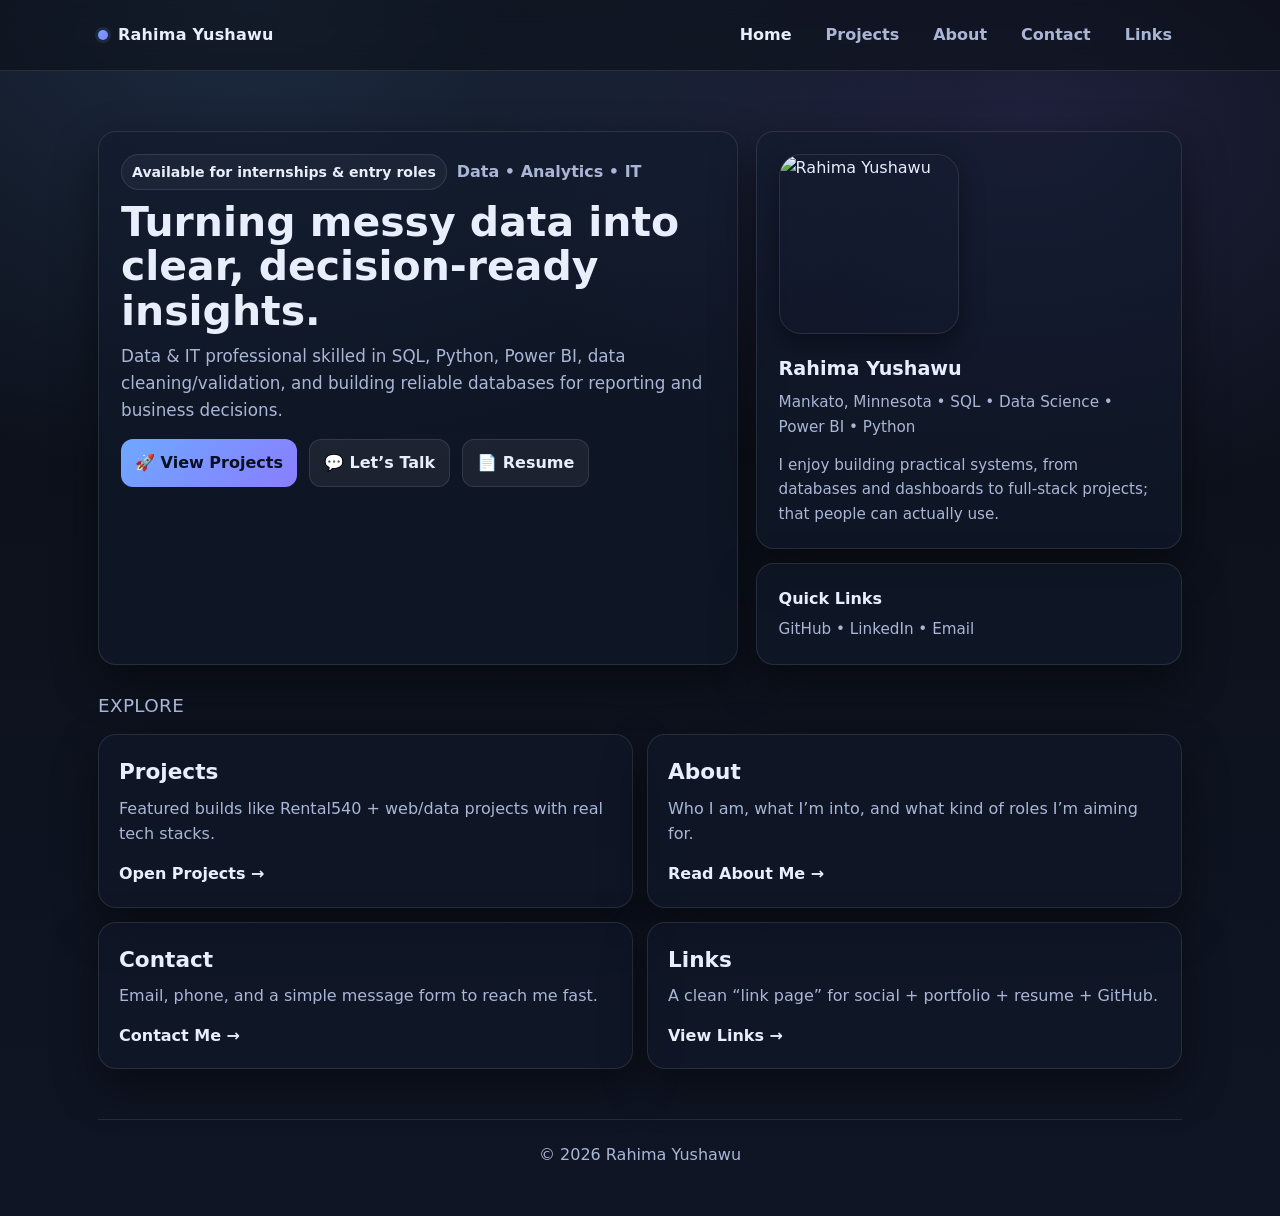
==== index.html @ 93cfb904 "Update index.html" ====
<!DOCTYPE html>
<html lang="en">
<head>
  <meta charset="UTF-8" />
  <meta name="viewport" content="width=device-width, initial-scale=1.0" />
  <title>Rahima Yushawu | Portfolio</title>
  <link rel="stylesheet" href="styles.css" />
</head>
<body>

  <div class="nav">
    <div class="nav-inner">
      <div class="brand"><span class="dot"></span> Rahima Yushawu</div>
      <div class="nav-links">
        <a href="index.html">Home</a>
        <a href="projects.html">Projects</a>
        <a href="about.html">About</a>
        <a href="contact.html">Contact</a>
        <a href="links.html">Links</a>
      </div>
    </div>
  </div>

  <main class="container">
    <section class="hero">
      <div class="hero-grid">

        <!-- Left Side -->
        <div class="hero-card">
          <div class="kicker">
            <span class="pill">Available for internships & entry roles</span>
            <span>Data • Analytics • IT</span>
          </div>

          <h1>Turning messy data into clear, decision-ready insights.</h1>

          <p class="subhead">
            Data & IT professional skilled in SQL, Python, Power BI, data cleaning/validation,
            and building reliable databases for reporting and business decisions.
          </p>

          <div class="cta-row">
            <a class="btn primary" href="projects.html">🚀 View Projects</a>
            <a class="btn" href="contact.html">💬 Let’s Talk</a>
            <a class="btn" href="resume.pdf" target="_blank" rel="noopener">📄 Resume</a>
          </div>
        </div>

        <!-- Right Side -->
        <div class="hero-side">

          <div class="hero-card">

            <div class="profile" style="display:flex; align-items:center; gap:20px; flex-wrap:wrap;">

              <!-- BIGGER PROFILE IMAGE -->
              <img 
                src="mypic.jpg"
                alt="Rahima Yushawu"
                style="
                  width:180px;
                  height:180px;
                  border-radius:22px;
                  object-fit:cover;
                  border:1px solid rgba(255,255,255,0.1);
                  box-shadow:0 10px 25px rgba(0,0,0,0.4);
                "
              />

              <div>
                <p class="small-title" style="font-size:1.2rem; font-weight:700; margin:0;">
                  Rahima Yushawu
                </p>

                <p class="small-muted" style="margin:6px 0 0;">
                  Mankato, Minnesota • SQL • Data Science • Power BI • Python
                </p>
              </div>

            </div>

            <p class="small-muted" style="margin-top:14px;">
              I enjoy building practical systems, from databases and dashboards
              to full-stack projects; that people can actually use.
            </p>

          </div>

          <div class="hero-card">
            <p class="small-title" style="margin:0 0 6px;">Quick Links</p>

            <p class="small-muted" style="margin:0;">
              <a href="https://github.com/Himaht" target="_blank" rel="noopener">GitHub</a> •
              <a href="https://www.linkedin.com/in/heema2" target="_blank" rel="noopener">LinkedIn</a> •
              <a href="mailto:yushawurahima@gmail.com">Email</a>
            </p>
          </div>

        </div>

      </div>
    </section>

    <!-- EXPLORE SECTION -->
    <section class="section">

      <p class="section-title">Explore</p>

      <div class="tiles">

        <a class="tile" href="projects.html">
          <h2>Projects</h2>
          <p>Featured builds like Rental540 + web/data projects with real tech stacks.</p>
          <span class="go">Open Projects →</span>
        </a>

        <a class="tile" href="about.html">
          <h2>About</h2>
          <p>Who I am, what I’m into, and what kind of roles I’m aiming for.</p>
          <span class="go">Read About Me →</span>
        </a>

        <a class="tile" href="contact.html">
          <h2>Contact</h2>
          <p>Email, phone, and a simple message form to reach me fast.</p>
          <span class="go">Contact Me →</span>
        </a>

        <a class="tile" href="links.html">
          <h2>Links</h2>
          <p>A clean “link page” for social + portfolio + resume + GitHub.</p>
          <span class="go">View Links →</span>
        </a>

      </div>

    </section>

    <div class="footer">
      © 2026 Rahima Yushawu
    </div>

  </main>

  <script src="script.js"></script>

</body>
</html>
---- styles.css ----
:root{
  --bg:#0b0f17;
  --bg2:#0f1524;
  --card:#121a2d;
  --text:#e9eefc;
  --muted:#a9b6d6;
  --border:rgba(255,255,255,.10);
  --accent:#6ea8ff;
  --accent2:#8a7dff;
  --shadow: 0 18px 45px rgba(0,0,0,.45);
  --radius: 18px;
  --max: 1120px;
}

*{box-sizing:border-box}
html{scroll-behavior:smooth}
body{
  margin:0;
  font-family: ui-sans-serif, system-ui, -apple-system, "Segoe UI", Roboto, Arial, sans-serif;
  background: radial-gradient(1200px 800px at 20% 0%, rgba(110,168,255,.18), transparent 60%),
              radial-gradient(1000px 700px at 80% 10%, rgba(138,125,255,.16), transparent 55%),
              linear-gradient(180deg, var(--bg), var(--bg2));
  color: var(--text);
  line-height: 1.6;
}

a{color:inherit; text-decoration:none}
a:hover{opacity:.92}

.container{
  max-width: var(--max);
  margin: 0 auto;
  padding: 26px 18px;
}

/* Top nav */
.nav{
  position: sticky;
  top: 0;
  z-index: 50;
  backdrop-filter: blur(12px);
  background: rgba(11,15,23,.55);
  border-bottom: 1px solid var(--border);
}
.nav-inner{
  max-width: var(--max);
  margin: 0 auto;
  padding: 14px 18px;
  display:flex;
  align-items:center;
  justify-content:space-between;
  gap: 14px;
}
.brand{
  display:flex;
  align-items:center;
  gap:10px;
  font-weight: 750;
  letter-spacing:.2px;
}
.dot{
  width:10px; height:10px; border-radius:999px;
  background: linear-gradient(135deg, var(--accent), var(--accent2));
  box-shadow: 0 0 0 3px rgba(110,168,255,.12);
}
.nav-links{
  display:flex;
  gap: 14px;
  flex-wrap:wrap;
}
.nav-links a{
  font-weight: 650;
  color: var(--muted);
  padding: 8px 10px;
  border-radius: 10px;
}
.nav-links a:hover{
  color: var(--text);
  background: rgba(255,255,255,.05);
}

/* Hero */
.hero{
  padding: 34px 0 8px;
}
.hero-grid{
  display:grid;
  grid-template-columns: 1.2fr .8fr;
  gap: 18px;
  align-items: stretch;
}
.hero-card{
  background: rgba(18,26,45,.55);
  border: 1px solid var(--border);
  border-radius: var(--radius);
  box-shadow: var(--shadow);
  padding: 22px;
}
.kicker{
  display:inline-flex;
  align-items:center;
  gap: 10px;
  color: var(--muted);
  font-weight: 650;
  margin-bottom: 10px;
}
.kicker .pill{
  padding: 6px 10px;
  border-radius: 999px;
  border: 1px solid var(--border);
  background: rgba(255,255,255,.04);
  color: var(--text);
  font-size: .88rem;
}
h1{
  margin: 0 0 10px;
  font-size: clamp(2rem, 3.2vw, 3.1rem);
  line-height: 1.08;
}
.subhead{
  margin: 0 0 16px;
  color: var(--muted);
  font-size: 1.05rem;
}
.cta-row{
  display:flex;
  gap: 12px;
  flex-wrap:wrap;
}
.btn{
  border: 1px solid var(--border);
  background: rgba(255,255,255,.06);
  color: var(--text);
  padding: 10px 14px;
  border-radius: 12px;
  font-weight: 700;
  display:inline-flex;
  gap: 10px;
  align-items:center;
}
.btn.primary{
  border: none;
  background: linear-gradient(135deg, var(--accent), var(--accent2));
  color: #091023;
}
.btn:hover{transform: translateY(-1px)}
.btn:active{transform: translateY(0px)}

.hero-side{
  display:grid;
  gap: 14px;
}
.profile{
  display:flex;
  gap: 14px;
  align-items:center;
}
.avatar{
  width: 110px;
  height: 110px;
  border-radius: 18px;
  object-fit: cover;
  border: 1px solid var(--border);
}
.small-title{margin:0; font-weight: 800}
.small-muted{margin:2px 0 0; color: var(--muted); font-size: .95rem}

/* Big tiles */
.section{
  padding: 18px 0 30px;
}
.section-title{
  margin: 0 0 14px;
  font-size: 1.15rem;
  color: var(--muted);
  letter-spacing:.35px;
  text-transform: uppercase;
}
.tiles{
  display:grid;
  grid-template-columns: repeat(2, minmax(0, 1fr));
  gap: 14px;
}
.tile{
  background: rgba(18,26,45,.48);
  border: 1px solid var(--border);
  border-radius: var(--radius);
  padding: 20px;
  box-shadow: var(--shadow);
  transition: transform .15s ease, border-color .15s ease;
}
.tile:hover{
  transform: translateY(-3px);
  border-color: rgba(110,168,255,.35);
}
.tile h2{margin:0 0 6px; font-size: 1.35rem}
.tile p{margin:0; color: var(--muted)}
.tile .go{
  margin-top: 14px;
  display:inline-flex;
  gap: 10px;
  align-items:center;
  font-weight: 750;
  color: var(--text);
}

/* Cards (projects page) */
.cards{
  display:grid;
  grid-template-columns: repeat(2, minmax(0, 1fr));
  gap: 14px;
}
.card{
  background: rgba(18,26,45,.55);
  border: 1px solid var(--border);
  border-radius: var(--radius);
  padding: 18px;
  box-shadow: var(--shadow);
}
.card h3{margin:0 0 6px}
.card p{margin:0; color: var(--muted)}
.tags{display:flex; flex-wrap:wrap; gap:8px; margin-top: 12px}
.tag{
  font-size: .85rem;
  color: var(--muted);
  border: 1px solid var(--border);
  padding: 6px 10px;
  border-radius: 999px;
  background: rgba(255,255,255,.04);
}

/* Footer */
.footer{
  margin-top: 20px;
  padding: 22px 0;
  color: var(--muted);
  border-top: 1px solid var(--border);
  text-align:center;
}

/* Responsive */
@media (max-width: 900px){
  .hero-grid{grid-template-columns: 1fr}
  .tiles{grid-template-columns: 1fr}
  .cards{grid-template-columns: 1fr}
}
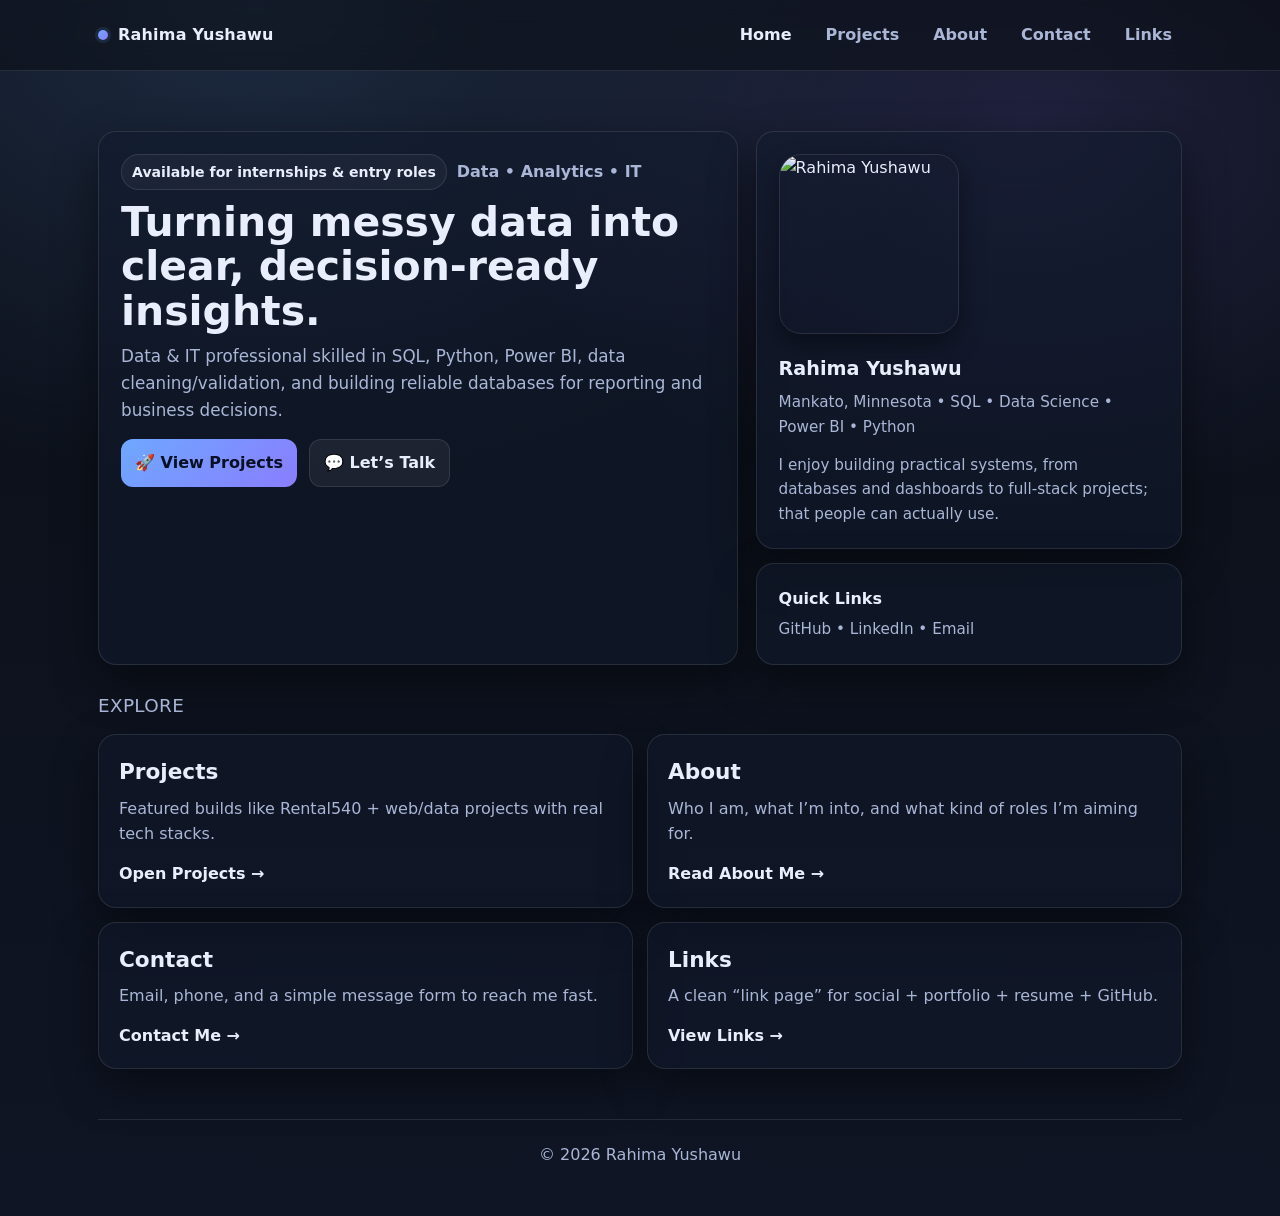
==== commit 8a46d8ce: "Update index.html" ====
--- a/index.html
+++ b/index.html
@@ -42,7 +42,6 @@
           <div class="cta-row">
             <a class="btn primary" href="projects.html">🚀 View Projects</a>
             <a class="btn" href="contact.html">💬 Let’s Talk</a>
-            <a class="btn" href="resume.pdf" target="_blank" rel="noopener">📄 Resume</a>
           </div>
         </div>
 
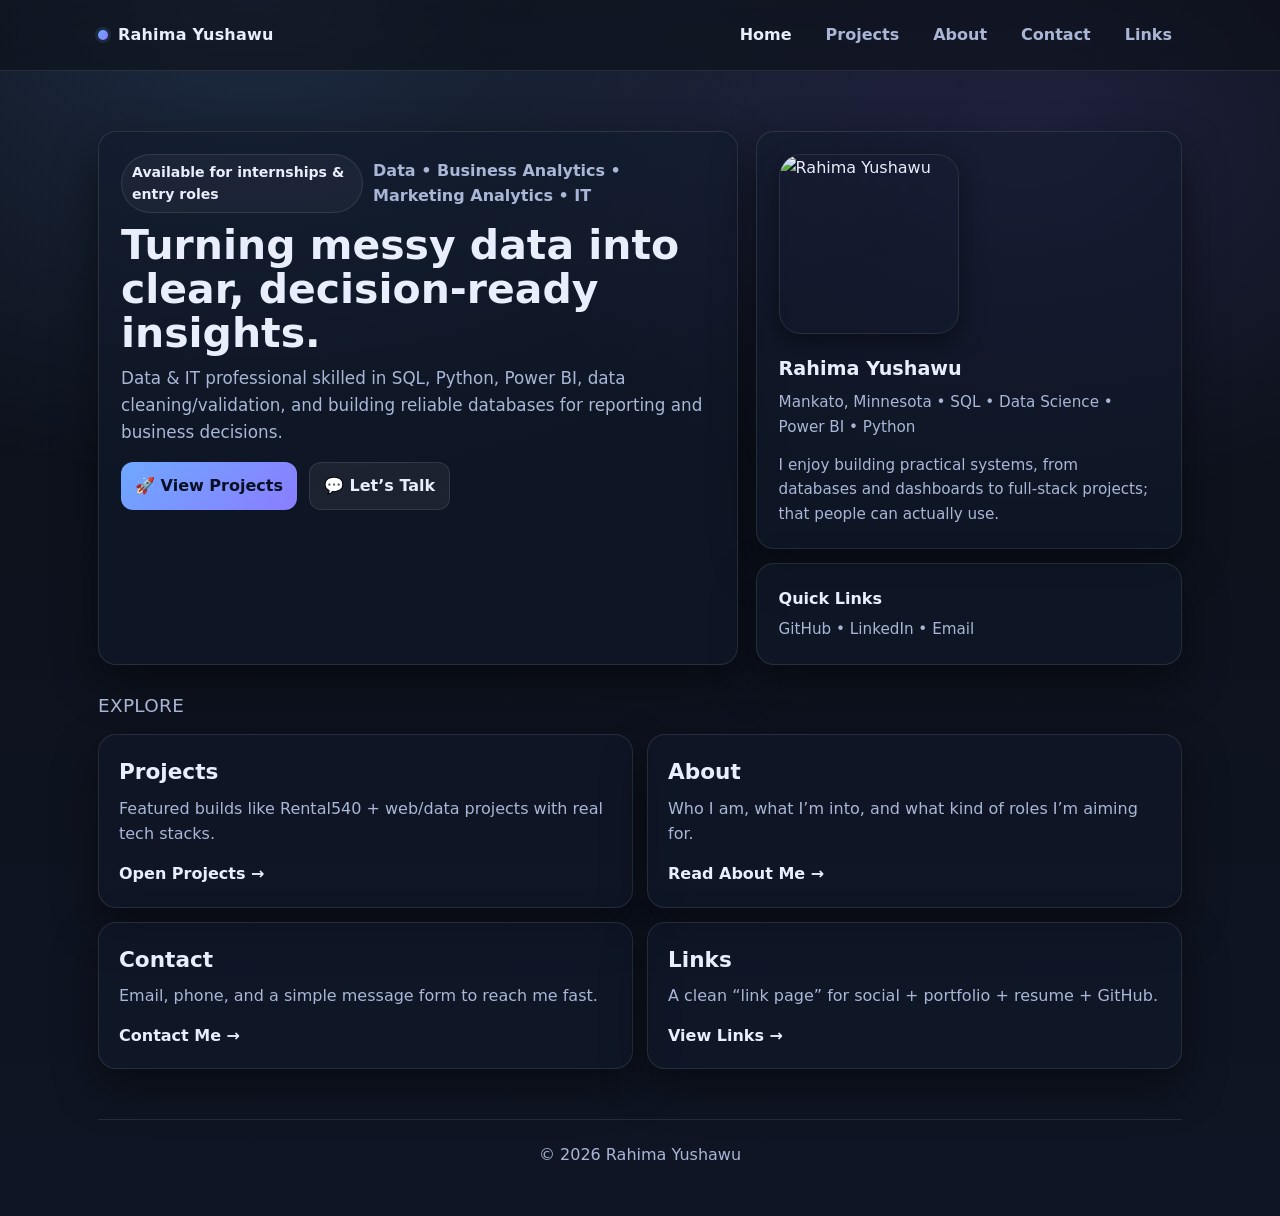
==== commit cd1233da: "Update index.html" ====
--- a/index.html
+++ b/index.html
@@ -29,7 +29,7 @@
         <div class="hero-card">
           <div class="kicker">
             <span class="pill">Available for internships & entry roles</span>
-            <span>Data • Analytics • IT</span>
+            <span>Data • Business Analytics • Marketing Analytics • IT</span>
           </div>
 
           <h1>Turning messy data into clear, decision-ready insights.</h1>
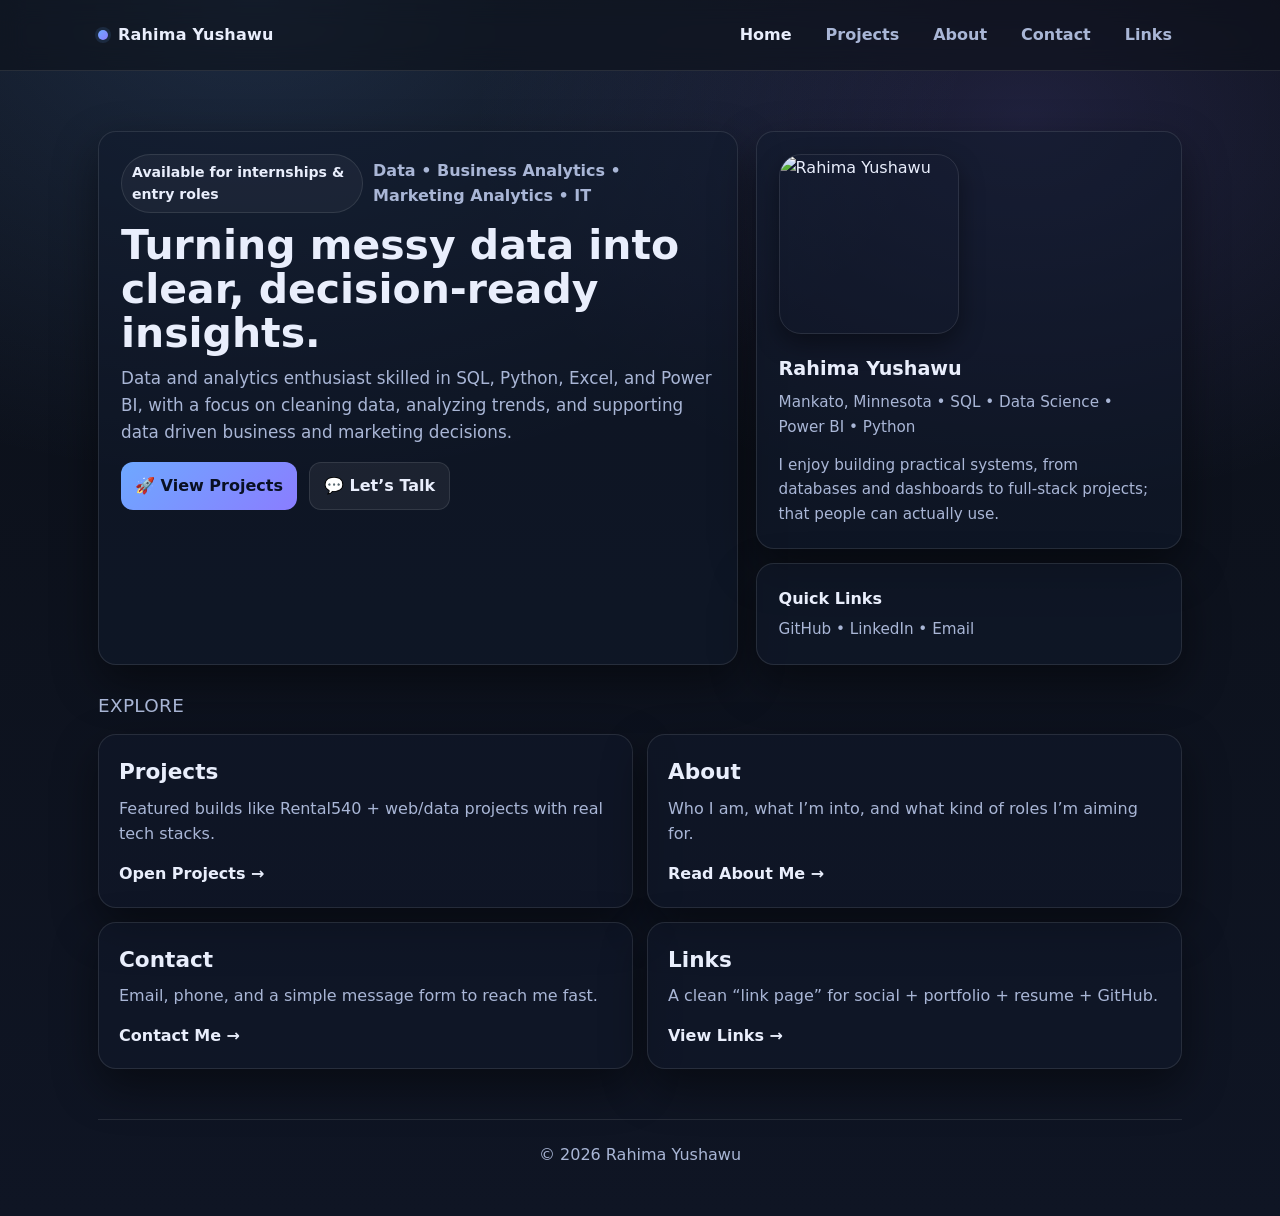
==== commit ad49c51e: "Update index.html" ====
--- a/index.html
+++ b/index.html
@@ -35,8 +35,8 @@
           <h1>Turning messy data into clear, decision-ready insights.</h1>
 
           <p class="subhead">
-            Data & IT professional skilled in SQL, Python, Power BI, data cleaning/validation,
-            and building reliable databases for reporting and business decisions.
+            Data and analytics enthusiast skilled in SQL, Python, Excel, and Power BI, with a focus on cleaning data, analyzing trends, 
+            and supporting data driven business and marketing decisions.
           </p>
 
           <div class="cta-row">
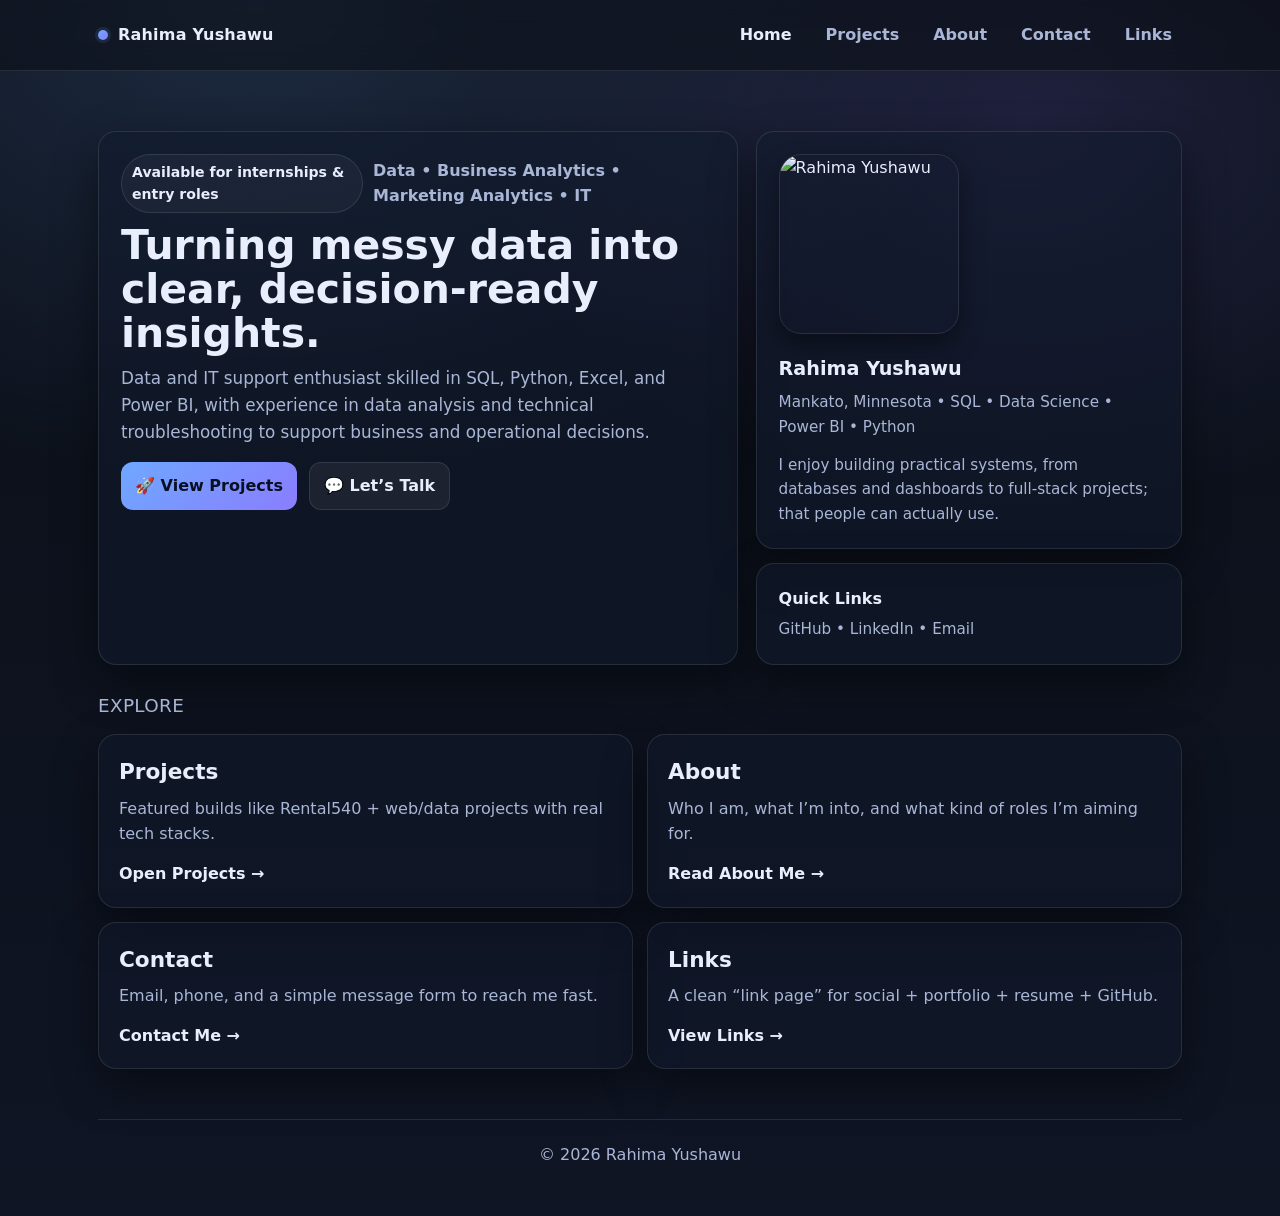
==== commit ca466523: "Update index.html" ====
--- a/index.html
+++ b/index.html
@@ -35,8 +35,8 @@
           <h1>Turning messy data into clear, decision-ready insights.</h1>
 
           <p class="subhead">
-            Data and analytics enthusiast skilled in SQL, Python, Excel, and Power BI, with a focus on cleaning data, analyzing trends, 
-            and supporting data driven business and marketing decisions.
+            Data and IT support enthusiast skilled in SQL, Python, Excel, and Power BI, with experience in data analysis 
+            and technical troubleshooting to support business and operational decisions.
           </p>
 
           <div class="cta-row">
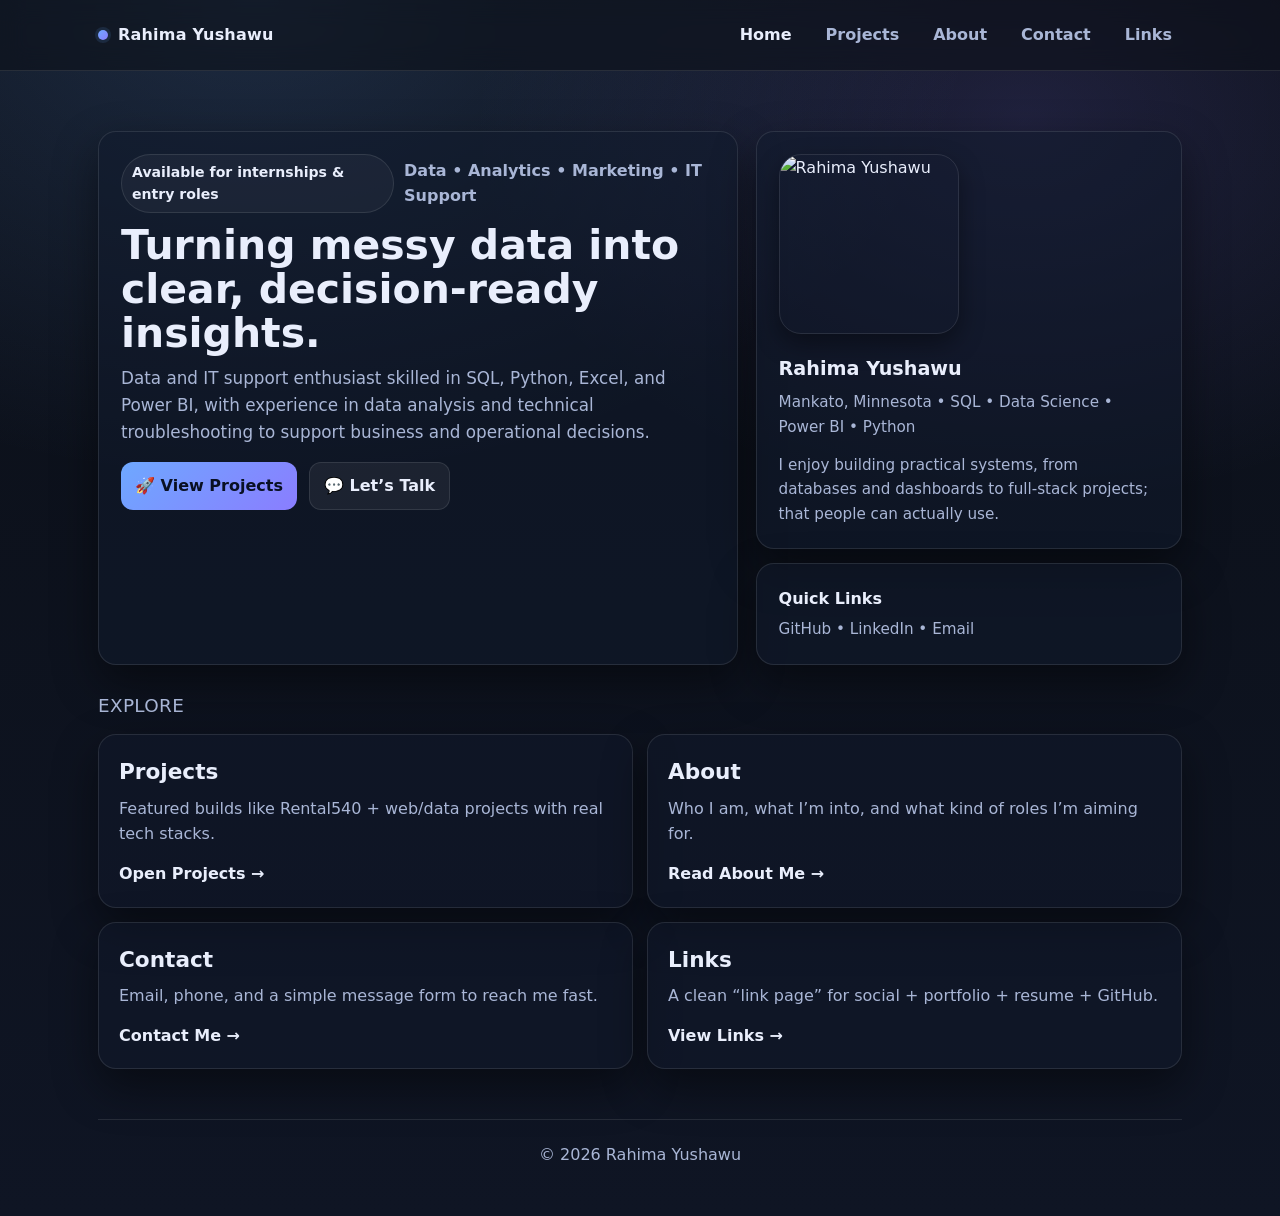
==== commit b289c314: "Update index.html" ====
--- a/index.html
+++ b/index.html
@@ -29,7 +29,7 @@
         <div class="hero-card">
           <div class="kicker">
             <span class="pill">Available for internships & entry roles</span>
-            <span>Data • Business Analytics • Marketing Analytics • IT</span>
+            <span>Data • Analytics • Marketing • IT Support</span>
           </div>
 
           <h1>Turning messy data into clear, decision-ready insights.</h1>
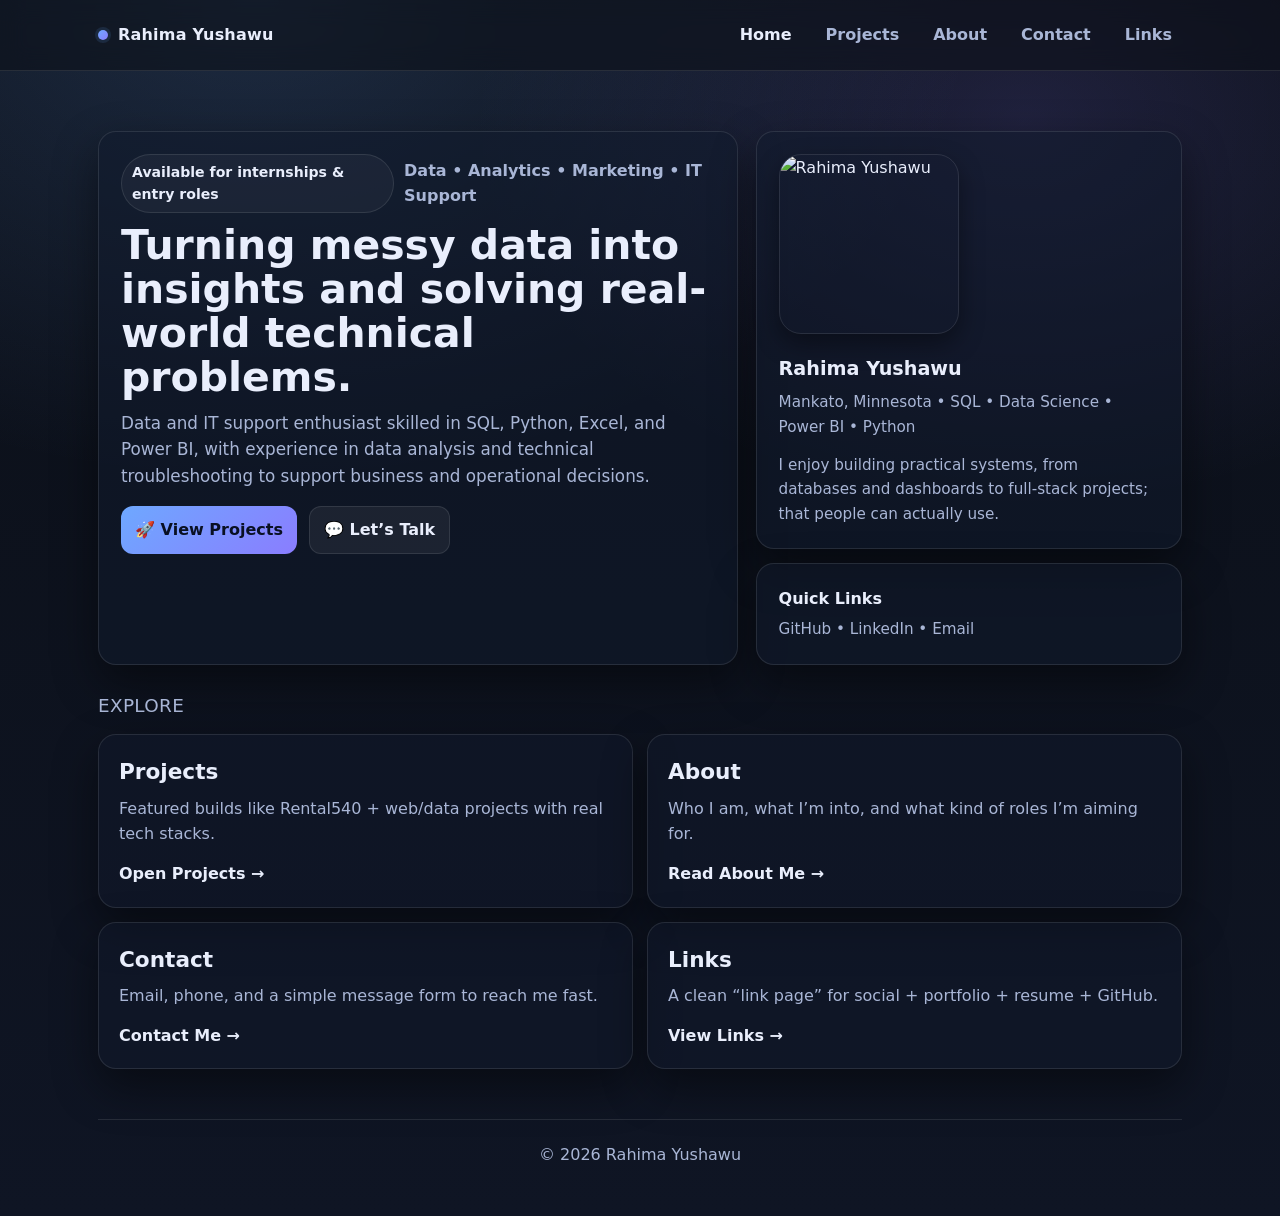
==== commit 1860d2b4: "Update index.html" ====
--- a/index.html
+++ b/index.html
@@ -32,7 +32,7 @@
             <span>Data • Analytics • Marketing • IT Support</span>
           </div>
 
-          <h1>Turning messy data into clear, decision-ready insights.</h1>
+          <h1>Turning messy data into insights and solving real-world technical problems.</h1>
 
           <p class="subhead">
             Data and IT support enthusiast skilled in SQL, Python, Excel, and Power BI, with experience in data analysis 
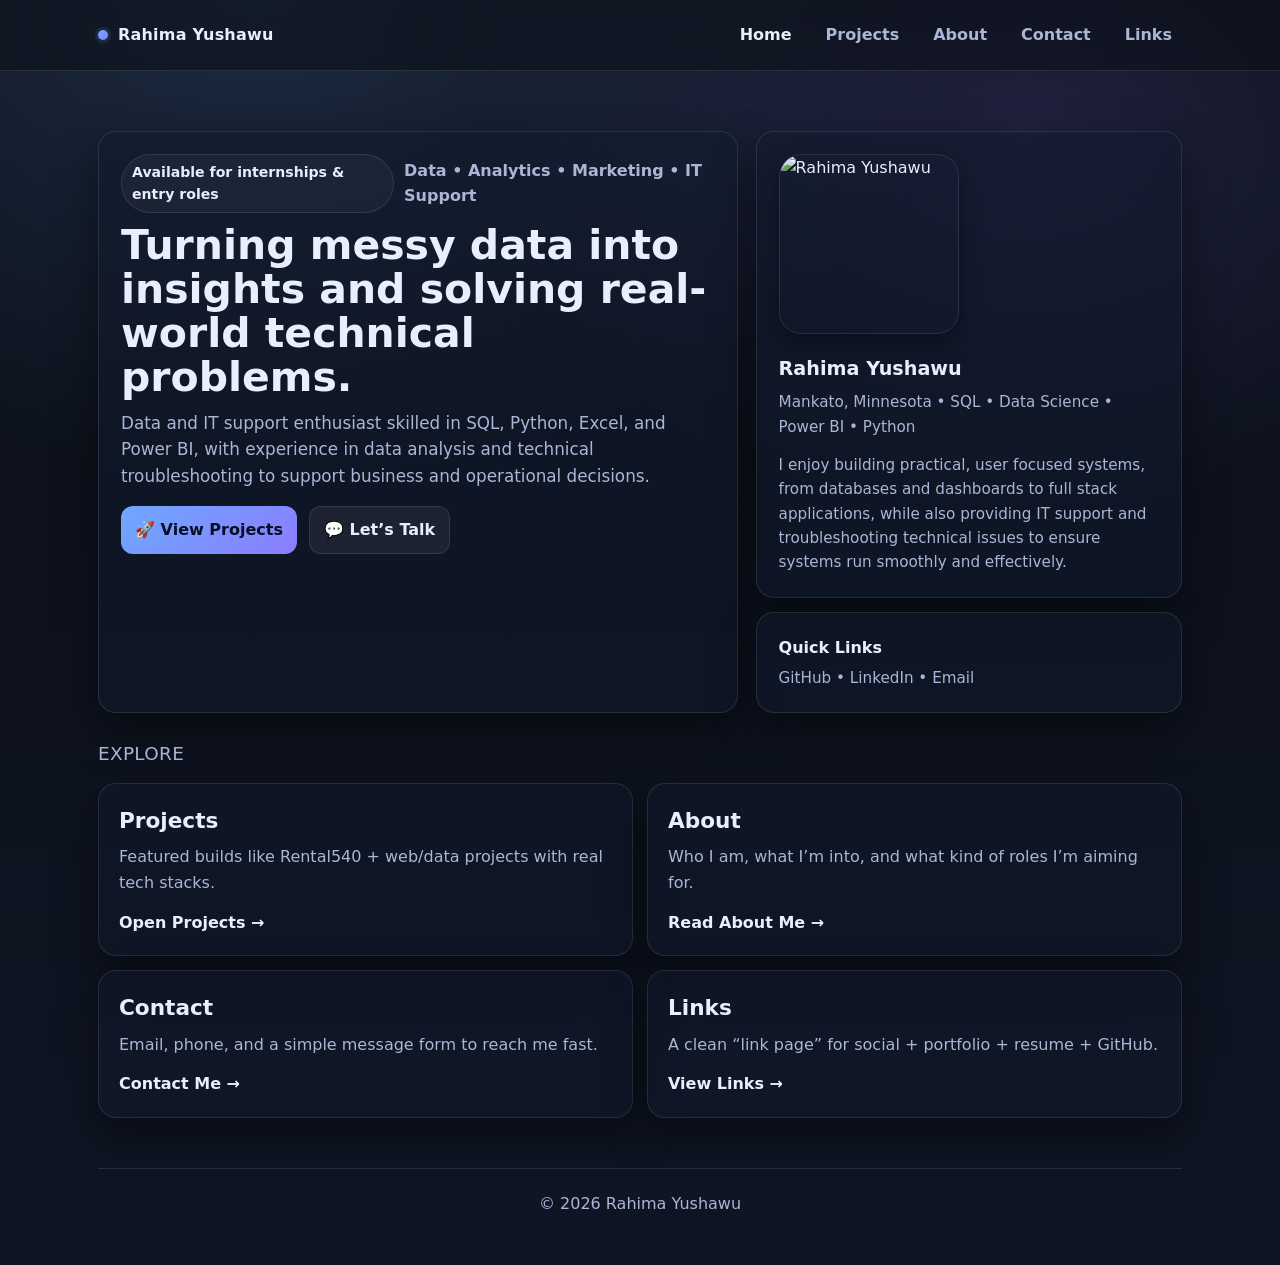
==== commit e2591d28: "Update index.html" ====
--- a/index.html
+++ b/index.html
@@ -79,8 +79,8 @@
             </div>
 
             <p class="small-muted" style="margin-top:14px;">
-              I enjoy building practical systems, from databases and dashboards
-              to full-stack projects; that people can actually use.
+              I enjoy building practical, user focused systems, from databases and dashboards to full stack applications,
+              while also providing IT support and troubleshooting technical issues to ensure systems run smoothly and effectively.
             </p>
 
           </div>
